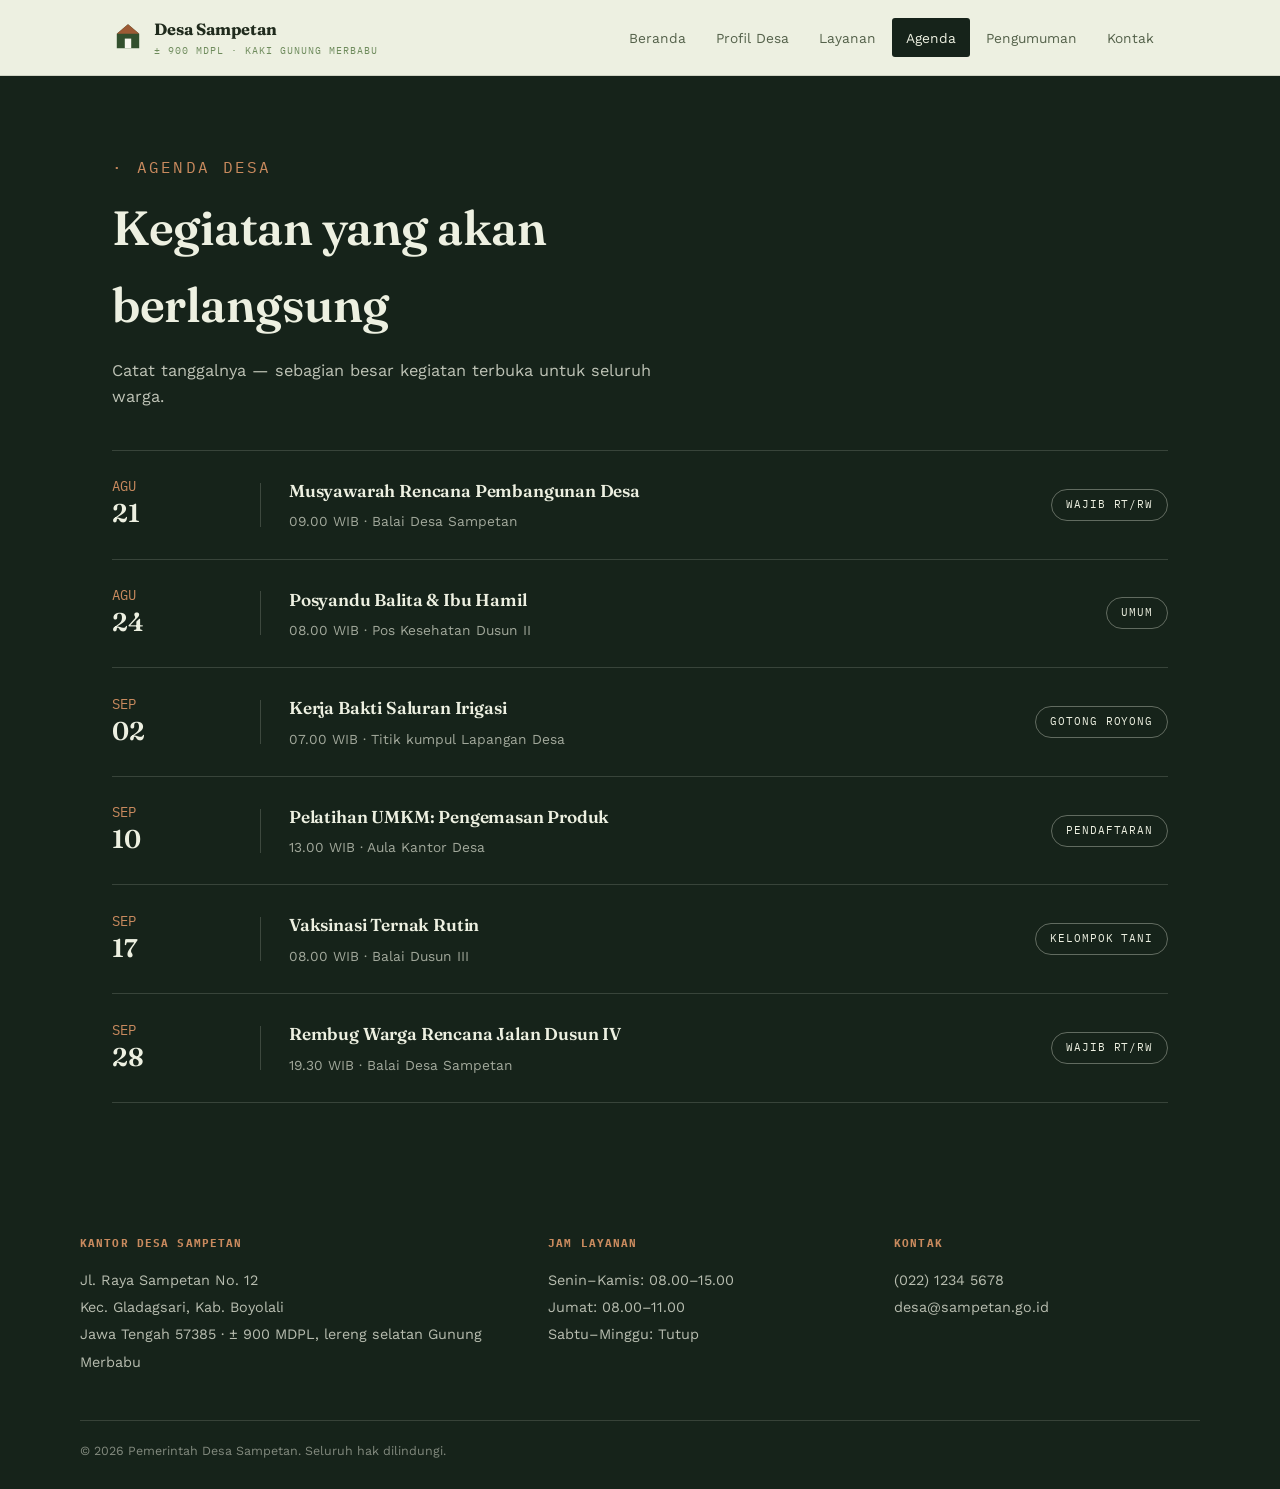
==== agenda.html @ 3a61dd10 "Add files via upload" ====
<!DOCTYPE html>
<html lang="id">
<head>
<meta charset="UTF-8">
<meta name="viewport" content="width=device-width, initial-scale=1.0">
<title>Agenda — Desa Sampetan</title>
<link rel="preconnect" href="https://fonts.googleapis.com">
<link href="https://fonts.googleapis.com/css2?family=Fraunces:opsz,wght@9..144,400;9..144,500;9..144,600;9..144,700&family=Work+Sans:wght@400;500;600&family=IBM+Plex+Mono:wght@400;500&display=swap" rel="stylesheet">
<link rel="stylesheet" href="style.css">

</head>
<body>

<header>
  <nav class="nav">
    <a href="index.html" class="brand" style="text-decoration:none;">
      <svg class="brand-mark" viewBox="0 0 40 40" fill="none">
  <path d="M20 4 L34 16 V34 H6 V16 Z" fill="#33502E"/>
  <path d="M20 4 L34 16 H6 Z" fill="#9C5A34"/>
  <rect x="16" y="22" width="8" height="12" fill="#F8F7EF"/>
</svg>
      <span>Desa Sampetan<span class="brand-sub">± 900 MDPL · Kaki Gunung Merbabu</span></span>
    </a>
    <ul class="navlinks">
      <li><a href="index.html"><span class="pos-tag"></span>Beranda</a></li>
      <li><a href="profil.html"><span class="pos-tag"></span>Profil Desa</a></li>
      <li><a href="layanan.html"><span class="pos-tag"></span>Layanan</a></li>
      <li><a href="agenda.html" class="active"><span class="pos-tag"></span>Agenda</a></li>
      <li><a href="pengumuman.html"><span class="pos-tag"></span>Pengumuman</a></li>
      <li><a href="kontak.html"><span class="pos-tag"></span>Kontak</a></li>
    </ul>
    <button class="navtoggle" aria-label="Buka menu">
      <svg width="22" height="22" viewBox="0 0 24 24" fill="none" stroke="currentColor" stroke-width="1.6"><path d="M3 6h18M3 12h18M3 18h18"/></svg>
    </button>
  </nav>
</header>

<section class="page-hero" style="background:var(--pine-deep);">
  <div class="wrap">
    <p class="eyebrow"> · Agenda Desa</p>
    <h1>Kegiatan yang akan berlangsung</h1>
    <p>Catat tanggalnya — sebagian besar kegiatan terbuka untuk seluruh warga.</p>
  </div>
</section>

<section class="agenda-band" style="padding-top:0;">
  <div class="wrap">
    <div class="agenda-list">
      <div class="agenda-item">
        <div class="agenda-date">AGU<strong>21</strong></div>
        <div class="agenda-rule"></div>
        <div class="agenda-body">
          <h3>Musyawarah Rencana Pembangunan Desa</h3>
          <span>09.00 WIB · Balai Desa Sampetan</span>
        </div>
        <span class="agenda-tag">Wajib RT/RW</span>
      </div>
      <div class="agenda-item">
        <div class="agenda-date">AGU<strong>24</strong></div>
        <div class="agenda-rule"></div>
        <div class="agenda-body">
          <h3>Posyandu Balita & Ibu Hamil</h3>
          <span>08.00 WIB · Pos Kesehatan Dusun II</span>
        </div>
        <span class="agenda-tag">Umum</span>
      </div>
      <div class="agenda-item">
        <div class="agenda-date">SEP<strong>02</strong></div>
        <div class="agenda-rule"></div>
        <div class="agenda-body">
          <h3>Kerja Bakti Saluran Irigasi</h3>
          <span>07.00 WIB · Titik kumpul Lapangan Desa</span>
        </div>
        <span class="agenda-tag">Gotong royong</span>
      </div>
      <div class="agenda-item">
        <div class="agenda-date">SEP<strong>10</strong></div>
        <div class="agenda-rule"></div>
        <div class="agenda-body">
          <h3>Pelatihan UMKM: Pengemasan Produk</h3>
          <span>13.00 WIB · Aula Kantor Desa</span>
        </div>
        <span class="agenda-tag">Pendaftaran</span>
      </div>
      <div class="agenda-item">
        <div class="agenda-date">SEP<strong>17</strong></div>
        <div class="agenda-rule"></div>
        <div class="agenda-body">
          <h3>Vaksinasi Ternak Rutin</h3>
          <span>08.00 WIB · Balai Dusun III</span>
        </div>
        <span class="agenda-tag">Kelompok Tani</span>
      </div>
      <div class="agenda-item">
        <div class="agenda-date">SEP<strong>28</strong></div>
        <div class="agenda-rule"></div>
        <div class="agenda-body">
          <h3>Rembug Warga Rencana Jalan Dusun IV</h3>
          <span>19.30 WIB · Balai Desa Sampetan</span>
        </div>
        <span class="agenda-tag">Wajib RT/RW</span>
      </div>
    </div>
  </div>
</section>

<footer id="kontak-footer">
  <div class="wrap footer-inner">
    <div class="footer-grid">
      <div>
        <h4>Kantor Desa Sampetan</h4>
        <p>Jl. Raya Sampetan No. 12<br>Kec. Gladagsari, Kab. Boyolali<br>Jawa Tengah 57385 · ± 900 MDPL, lereng selatan Gunung Merbabu</p>
      </div>
      <div>
        <h4>Jam Layanan</h4>
        <p>Senin–Kamis: 08.00–15.00<br>Jumat: 08.00–11.00<br>Sabtu–Minggu: Tutup</p>
      </div>
      <div>
        <h4>Kontak</h4>
        <p><a href="tel:+622212345678">(022) 1234 5678</a><br><a href="mailto:desa@sampetan.go.id">desa@sampetan.go.id</a></p>
      </div>
    </div>
    <div class="footer-bottom">© 2026 Pemerintah Desa Sampetan. Seluruh hak dilindungi.</div>
  </div>
</footer>

</body>
</html>
---- style.css ----
/* =========================================================
   Desa Sampetan — sistem desain "Kaki Gunung Merbabu"
   Palet: kabut lereng, hutan pinus, tanah vulkanik.
   Motif tanda tangan: garis kontur topografi + penanda jalur (waypoint).
   ========================================================= */

:root{
  /* --- Warna --- */
  --mist:        #EDF0E1;   /* latar utama — kabut lereng pagi */
  --paper:       #F8F7EF;   /* kartu / permukaan terang */
  --ink:         #202B1D;   /* teks utama — pinus gelap */
  --ink-soft:    #55624B;
  --pine-deep:   #16231A;   /* header gelap / footer */
  --pine:        #33502E;   /* aksen struktural */
  --fern:        #6E8B5C;   /* aksen sekunder — pakis */
  --clay:        #9C5A34;   /* aksen utama — tanah vulkanik */
  --clay-soft:   #C98A5E;
  --stone:       #DCD5BE;   /* garis / border */
  --stone-line:  rgba(32,43,29,0.14);
  --radius: 3px;
}

*{box-sizing:border-box; margin:0; padding:0;}
html{scroll-behavior:smooth;}
body{
  background: var(--mist);
  color: var(--ink);
  font-family:'Work Sans', sans-serif;
  line-height:1.6;
  -webkit-font-smoothing:antialiased;
}
h1,h2,h3{
  font-family:'Fraunces', serif;
  font-weight:600;
  color: var(--ink);
  letter-spacing:-0.01em;
}
a{color:inherit;}
img,svg{display:block; max-width:100%;}
.wrap{max-width:1120px; margin:0 auto; padding:0 32px;}
:focus-visible{outline:2px solid var(--clay); outline-offset:3px;}

@media (prefers-reduced-motion: reduce){
  *{animation-duration:0.01ms !important; transition-duration:0.01ms !important;}
}

.eyebrow{
  font-family:'IBM Plex Mono', monospace;
  font-size:0.72rem;
  letter-spacing:0.14em;
  text-transform:uppercase;
  color: var(--clay);
}

/* ===================== WAYPOINT NUMBERING =====================
   Setiap halaman = satu "pos" di jalur pendakian menuju kantor desa.
   Nomor pos dipakai di nav (bukan dekorasi — mengikuti urutan menu). */
.pos-tag{
  font-family:'IBM Plex Mono', monospace;
  font-size:0.68rem;
  letter-spacing:0.08em;
  color: var(--fern);
}

/* ===================== HEADER ===================== */
header{
  position:sticky; top:0; z-index:50;
  background: var(--mist);
  border-bottom:1px solid var(--stone-line);
}
.nav{
  display:flex; align-items:center; justify-content:space-between;
  padding:16px 32px;
  max-width:1120px; margin:0 auto;
}
.brand{
  display:flex; align-items:center; gap:10px;
  font-family:'Fraunces', serif; font-weight:700; font-size:1.02rem;
}
.brand-mark{ width:32px; height:32px; flex-shrink:0; }
.brand-sub{
  display:block;
  font-family:'IBM Plex Mono', monospace;
  font-size:0.62rem; letter-spacing:0.1em; text-transform:uppercase;
  color: var(--fern); font-weight:400; margin-top:1px;
}

.navlinks{ display:flex; gap:2px; list-style:none; }
.navlinks a{
  position:relative;
  display:flex; flex-direction:column; gap:1px;
  font-size:0.86rem; text-decoration:none; color:var(--ink-soft);
  padding:8px 14px;
  border-radius: var(--radius);
  transition: background .2s, color .2s;
}
.navlinks a .pos-tag{ font-size:0.6rem; opacity:0.75; }
.navlinks a:hover{ background: var(--paper); color: var(--pine-deep); }
.navlinks a.active{ background: var(--pine-deep); color: var(--mist); }
.navlinks a.active .pos-tag{ color: var(--clay-soft); opacity:1; }

.navtoggle{ display:none; background:none; border:none; cursor:pointer; }
@media (max-width:900px){
  .navlinks{ display:none; }
  .navtoggle{ display:block; }
}

/* ===================== PAGE HERO (halaman non-beranda) ===================== */
.page-hero{
  background: var(--pine-deep);
  color: var(--mist);
  padding: 64px 0 40px;
}
.page-hero .eyebrow{ color: var(--clay-soft); }
.page-hero h1{
  color: var(--mist);
  font-size:clamp(2rem, 4.4vw, 3rem);
  margin-top:10px;
  max-width:16ch;
}
.page-hero p{
  margin-top:14px;
  max-width:56ch;
  color: rgba(237,240,225,0.78);
  font-size:1.02rem;
}

/* ===================== KONTUR — pemisah bagian bertopografi =====================
   Garis kontur = elevasi nyata lereng Merbabu, dipakai sebagai pemisah
   antar bagian alih-alih garis lurus generik. */
.kontur{
  height:52px;
  overflow:hidden;
  line-height:0;
}
.kontur svg{ width:100%; height:100%; }
.kontur.on-dark{ background: var(--pine-deep); }
.kontur.on-light{ background: var(--mist); }

/* ===================== HOME HERO ===================== */
.hero{
  position:relative;
  overflow:hidden;
  background-image:
    linear-gradient(180deg, rgba(15,20,13,0.32) 0%, rgba(15,20,13,0.5) 55%, rgba(12,17,11,0.78) 100%),
    url('https://images.pexels.com/photos/36665312/pexels-photo-36665312.jpeg?auto=compress&cs=tinysrgb&w=1920');
  background-size:cover;
  background-position:center 62%;
  min-height:560px;
  display:flex; align-items:center;
}
.hero-inner{
  position:relative; z-index:2;
  max-width:1120px; margin:0 auto;
  padding:100px 32px 88px;
  width:100%;
}
.elev-badge{
  display:inline-flex; align-items:center; gap:8px;
  font-family:'IBM Plex Mono', monospace;
  font-size:0.72rem; letter-spacing:0.08em;
  color:#EDF0E1;
  background: rgba(237,240,225,0.12);
  border:1px solid rgba(237,240,225,0.35);
  padding:6px 12px;
  border-radius:999px;
  margin-bottom:20px;
}
.elev-badge svg{ width:13px; height:13px; }
.hero-eyebrow{
  font-family:'IBM Plex Mono', monospace;
  font-size:0.75rem; letter-spacing:0.16em; text-transform:uppercase;
  color:#EDF0E1; opacity:0.82;
}
.hero h1{
  font-size:clamp(2.5rem, 6.2vw, 4.4rem);
  color:#F8F7EF;
  margin-top:14px;
  max-width:12ch;
  text-shadow:0 2px 24px rgba(0,0,0,0.3);
}
.hero p{
  margin-top:18px;
  max-width:46ch;
  font-size:1.05rem;
  color:#EDF0E1;
  opacity:0.9;
}
.hero-links{
  margin-top:32px;
  display:flex; gap:12px; flex-wrap:wrap;
}
.btn{
  display:inline-flex; align-items:center; gap:8px;
  font-family:'IBM Plex Mono', monospace;
  font-size:0.76rem; letter-spacing:0.04em; text-transform:uppercase;
  text-decoration:none;
  padding:12px 20px;
  border-radius:999px;
  border:1px solid transparent;
  transition: background .2s, color .2s, border-color .2s;
}
.btn-solid{ background: var(--clay); color:#F8F7EF; }
.btn-solid:hover{ background:#84492A; }
.btn-outline{ border-color: rgba(237,240,225,0.5); color:#F8F7EF; }
.btn-outline:hover{ background: rgba(237,240,225,0.12); }

/* ===================== SECTIONS umum ===================== */
section{ padding:80px 0; }
.section-head{ max-width:640px; margin-bottom:44px; }
.section-head h2{ font-size:clamp(1.7rem, 3.4vw, 2.3rem); margin-top:10px; }
.section-head p{ margin-top:12px; color:var(--ink-soft); font-size:1rem; }
.section-head.on-dark h2{ color: var(--mist); }
.section-head.on-dark p{ color: rgba(237,240,225,0.72); }
.section-head.on-dark .eyebrow{ color: var(--clay-soft); }

/* ===================== KARTU DENGAN "WAYPOINT TICK" =====================
   Notch di sudut kartu — merujuk pada patok jalur pendakian bernomor. */
.tick-card{
  position:relative;
  background: var(--paper);
  border:1px solid var(--stone-line);
  padding:30px 26px;
}
.tick-card::before{
  content:"";
  position:absolute; top:0; left:0;
  width:0; height:0;
  border-style:solid;
  border-width:16px 16px 0 0;
  border-color: var(--clay) transparent transparent transparent;
}

/* ===================== GRID LAYANAN (dipakai di beranda & layanan.html) ===================== */
.layanan-grid{
  display:grid;
  grid-template-columns:repeat(3,1fr);
  gap:1px;
  background: var(--stone-line);
  border:1px solid var(--stone-line);
}
.layanan-card{
  background: var(--paper);
  padding:32px 28px;
  display:flex; flex-direction:column; gap:14px;
  transition: background .25s;
}
.layanan-card:hover{ background:#F1EEDF; }
.layanan-card .pos-tag{ order:-1; }
.layanan-icon{ width:40px; height:40px; color: var(--pine); }
.layanan-card h3{ font-size:1.06rem; }
.layanan-card p{ font-size:0.92rem; color:var(--ink-soft); flex-grow:1; }
.layanan-card .cta{
  font-family:'IBM Plex Mono', monospace;
  font-size:0.75rem; letter-spacing:0.04em; text-transform:uppercase;
  text-decoration:none;
  color: var(--clay);
  display:inline-flex; align-items:center; gap:6px;
  width:fit-content;
  border-bottom:1px solid var(--clay);
  padding-bottom:2px;
}
@media (max-width:860px){ .layanan-grid{ grid-template-columns:1fr 1fr; } }
@media (max-width:560px){ .layanan-grid{ grid-template-columns:1fr; } }

/* ===================== AGENDA ===================== */
.agenda-band{ background: var(--pine-deep); color: var(--mist); }
.agenda-list{ border-top:1px solid rgba(237,240,225,0.16); }
.agenda-item{
  display:grid;
  grid-template-columns:120px 1px 1fr auto;
  gap:28px;
  align-items:center;
  padding:26px 0;
  border-bottom:1px solid rgba(237,240,225,0.16);
}
.agenda-date{
  font-family:'IBM Plex Mono', monospace;
  font-size:0.85rem;
  color: var(--clay-soft);
  line-height:1.4;
}
.agenda-date strong{ display:block; font-size:1.6rem; color:var(--mist); font-family:'Fraunces',serif; font-weight:600; }
.agenda-rule{ background: rgba(237,240,225,0.18); height:44px; width:1px; }
.agenda-body h3{ color:var(--mist); font-size:1.08rem; }
.agenda-body span{ display:block; margin-top:6px; font-size:0.86rem; color: rgba(237,240,225,0.65); }
.agenda-tag{
  font-family:'IBM Plex Mono', monospace;
  font-size:0.7rem; letter-spacing:0.08em; text-transform:uppercase;
  border:1px solid rgba(237,240,225,0.35);
  border-radius:999px;
  padding:6px 14px;
  color: var(--mist);
  white-space:nowrap;
}
@media (max-width:700px){
  .agenda-item{ grid-template-columns:90px 1px 1fr; }
  .agenda-tag{ grid-column:1 / -1; width:fit-content; margin-top:4px; }
}

/* ===================== PAPAN PENGUMUMAN ===================== */
.papan{ background:#F1EEDF; border:1px solid var(--stone-line); padding:8px; }
.papan-grid{ display:grid; grid-template-columns:repeat(3,1fr); gap:8px; }
.note{
  position:relative;
  background: var(--paper);
  border:1px solid var(--stone-line);
  padding:26px 22px 22px;
}
.note::before{
  content:"";
  position:absolute; top:0; left:0;
  width:0; height:0;
  border-style:solid; border-width:14px 14px 0 0;
  border-color: var(--fern) transparent transparent transparent;
}
.note.penting::before{ border-color: var(--clay) transparent transparent transparent; }
.note-tag{
  font-family:'IBM Plex Mono', monospace;
  font-size:0.68rem; letter-spacing:0.1em; text-transform:uppercase;
  color: var(--fern);
}
.note.penting .note-tag{ color: var(--clay); }
.note h3{ font-size:1rem; margin-top:10px; }
.note p{ font-size:0.88rem; color:var(--ink-soft); margin-top:8px; }
.note time{
  display:block; margin-top:16px;
  font-family:'IBM Plex Mono', monospace; font-size:0.74rem;
  color:var(--ink-soft); opacity:0.7;
}
@media (max-width:860px){ .papan-grid{ grid-template-columns:1fr 1fr; } }
@media (max-width:560px){ .papan-grid{ grid-template-columns:1fr; } }

/* ===================== PROFIL DESA ===================== */
.profil-grid{
  display:grid; grid-template-columns: 1.1fr 0.9fr; gap:56px;
  align-items:start;
}
.profil-grid p + p{ margin-top:14px; }
.profil-grid p{ color: var(--ink-soft); }
.stat-list{ display:grid; grid-template-columns:1fr 1fr; gap:1px; background:var(--stone-line); border:1px solid var(--stone-line); }
.stat{ background:var(--paper); padding:22px 20px; }
.stat strong{ display:block; font-family:'Fraunces',serif; font-size:1.7rem; color:var(--pine-deep); }
.stat span{ font-family:'IBM Plex Mono', monospace; font-size:0.68rem; letter-spacing:0.06em; text-transform:uppercase; color:var(--ink-soft); }
@media (max-width:860px){ .profil-grid{ grid-template-columns:1fr; } }

.struktur-list{ border-top:1px solid var(--stone-line); margin-top:8px; }
.struktur-item{
  display:flex; justify-content:space-between; gap:20px;
  padding:16px 0; border-bottom:1px solid var(--stone-line);
  font-size:0.94rem;
}
.struktur-item .jabatan{ color:var(--ink-soft); font-family:'IBM Plex Mono', monospace; font-size:0.78rem; }

/* ===================== DETAIL LAYANAN ===================== */
.detail-grid{
  display:grid; grid-template-columns:1fr 1fr; gap:56px;
  align-items:start;
}
.detail-grid h2{ font-size:1.3rem; margin-bottom:18px; }

.syarat-list{ border-top:1px solid var(--stone-line); }
.syarat-item{
  display:flex; gap:12px; align-items:flex-start;
  padding:14px 0; border-bottom:1px solid var(--stone-line);
  font-size:0.94rem; color:var(--ink-soft);
}
.syarat-item svg{ flex:none; width:16px; height:16px; margin-top:3px; color:var(--fern); }

/* alur pengajuan digambarkan sebagai jalur bernomor — konsisten dengan
   motif "pos" pada navigasi situs */
.langkah-list{ position:relative; margin-top:4px; }
.langkah-item{ display:flex; gap:16px; padding-bottom:26px; position:relative; }
.langkah-item:last-child{ padding-bottom:0; }
.langkah-item:not(:last-child)::before{
  content:""; position:absolute; left:17px; top:34px; bottom:0; width:1px;
  background: var(--stone-line);
}
.langkah-num{
  flex:none; width:34px; height:34px; border-radius:50%;
  border:1.5px solid var(--clay); background:var(--paper);
  display:flex; align-items:center; justify-content:center;
  font-family:'IBM Plex Mono', monospace; font-size:0.78rem; color:var(--clay);
  position:relative; z-index:1;
}
.langkah-text h3{ font-size:0.98rem; margin-bottom:3px; }
.langkah-text p{ font-size:0.88rem; color:var(--ink-soft); }

.dokumen-box{
  margin-top:32px;
  background: var(--paper);
  border:1px solid var(--stone-line);
  padding:24px 26px;
}
.dokumen-box .pos-tag{ display:block; margin-bottom:10px; }
.dokumen-box ul{ list-style:none; }
.dokumen-box li{
  font-size:0.92rem; color:var(--ink-soft);
  padding:8px 0; border-bottom:1px solid var(--stone-line);
}
.dokumen-box li:last-child{ border-bottom:none; }

.breadcrumb{
  font-family:'IBM Plex Mono', monospace;
  font-size:0.74rem; letter-spacing:0.04em;
  color: rgba(237,240,225,0.65);
  margin-bottom:16px;
}
.breadcrumb a{ color: var(--clay-soft); text-decoration:none; }
.breadcrumb a:hover{ text-decoration:underline; }

@media (max-width:860px){ .detail-grid{ grid-template-columns:1fr; } }

/* ===================== KONTAK ===================== */
.kontak-grid{ display:grid; grid-template-columns:1fr 1fr; gap:1px; background:var(--stone-line); border:1px solid var(--stone-line); }
.kontak-card{ background:var(--paper); padding:30px 26px; }
.kontak-card h3{ font-size:1rem; margin-bottom:12px; }
.kontak-card p, .kontak-card a{ font-size:0.94rem; color:var(--ink-soft); text-decoration:none; line-height:1.9; }
.kontak-card a:hover{ color:var(--clay); }
.map-frame{
  border:1px solid var(--stone-line);
  aspect-ratio:16/9;
  background: var(--paper);
  display:flex; align-items:center; justify-content:center;
  overflow:hidden;
}
.map-frame iframe{ width:100%; height:100%; border:0; }
@media (max-width:860px){ .kontak-grid{ grid-template-columns:1fr; } }

/* ===================== FOOTER ===================== */
footer{ background: var(--pine-deep); color: var(--mist); }
.footer-inner{ padding:52px 0 28px; }
.footer-grid{ display:grid; grid-template-columns:1.4fr 1fr 1fr; gap:40px; }
footer h4{ font-family:'IBM Plex Mono', monospace; font-size:0.7rem; letter-spacing:0.1em; text-transform:uppercase; color:var(--clay-soft); margin-bottom:14px;}
footer p, footer a{ font-size:0.9rem; color:rgba(237,240,225,0.75); text-decoration:none; line-height:1.9; }
footer a:hover{ color: var(--mist); }
.footer-bottom{ margin-top:44px; padding-top:20px; border-top:1px solid rgba(237,240,225,0.15); font-size:0.78rem; color:rgba(237,240,225,0.5); }
@media (max-width:700px){ .footer-grid{ grid-template-columns:1fr; } }
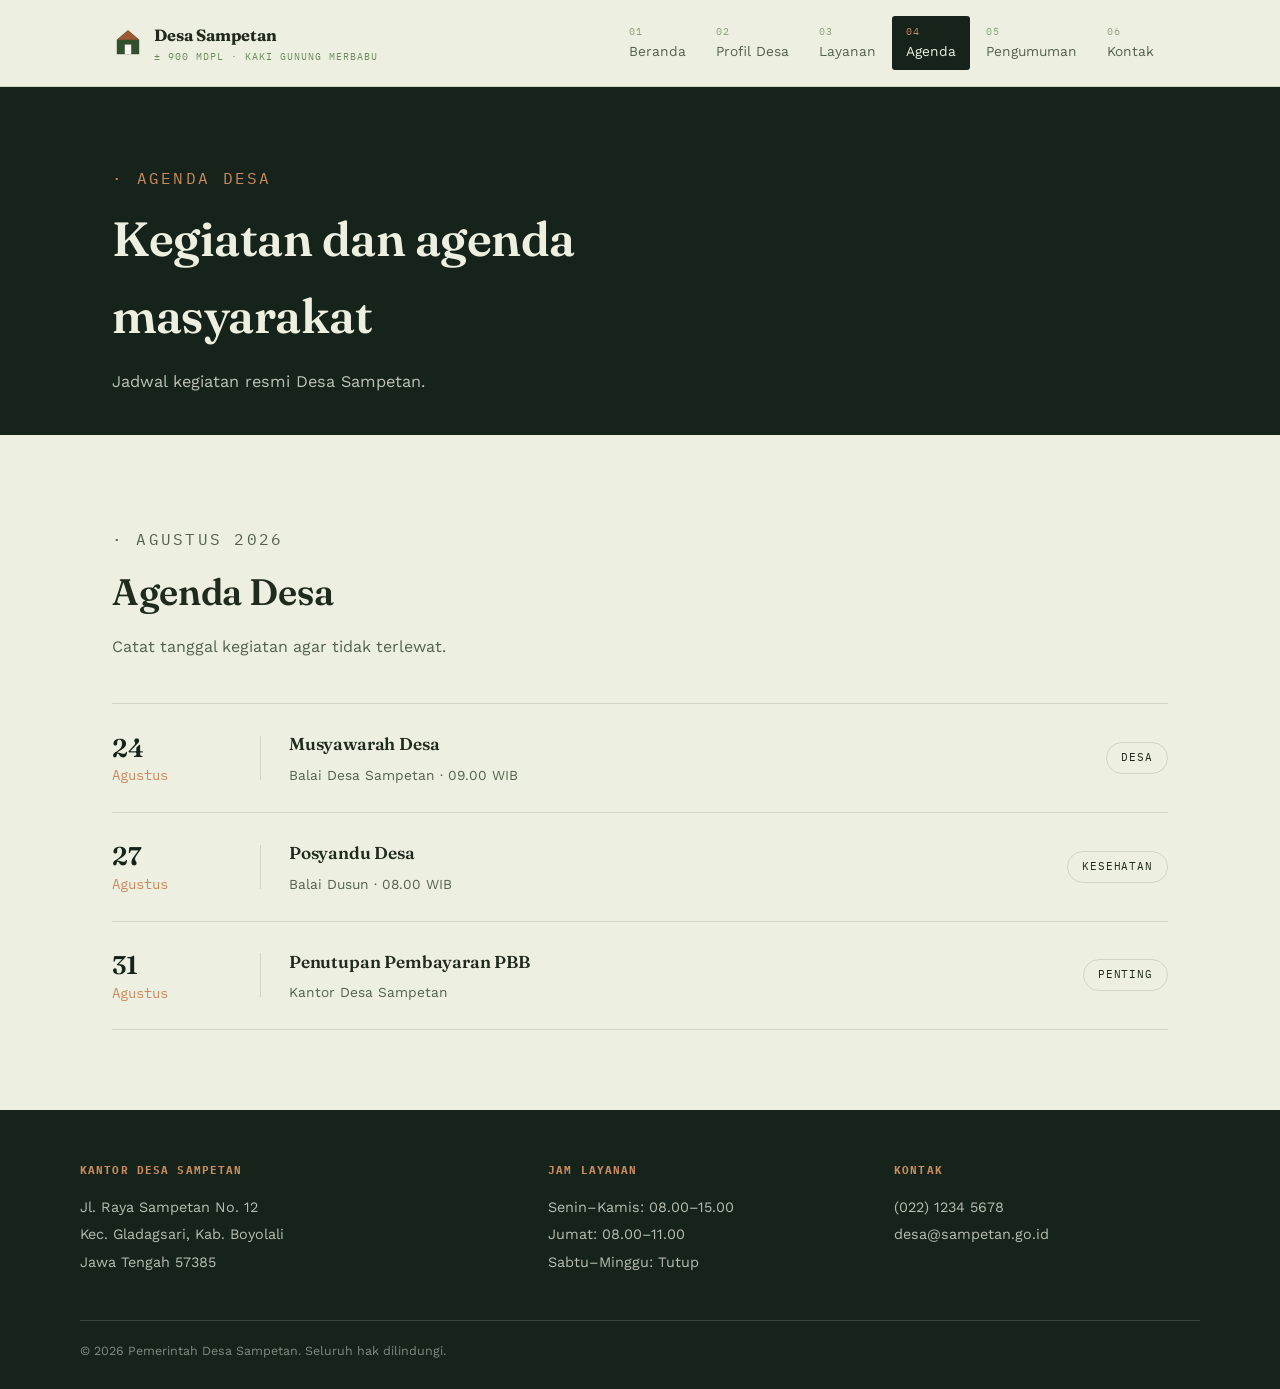
==== commit 155e40d5: "Update agenda.html" ====
--- a/agenda.html
+++ b/agenda.html
@@ -1,128 +1,262 @@
 <!DOCTYPE html>
 <html lang="id">
+
 <head>
+
 <meta charset="UTF-8">
 <meta name="viewport" content="width=device-width, initial-scale=1.0">
+
 <title>Agenda — Desa Sampetan</title>
+
 <link rel="preconnect" href="https://fonts.googleapis.com">
+
 <link href="https://fonts.googleapis.com/css2?family=Fraunces:opsz,wght@9..144,400;9..144,500;9..144,600;9..144,700&family=Work+Sans:wght@400;500;600&family=IBM+Plex+Mono:wght@400;500&display=swap" rel="stylesheet">
+
 <link rel="stylesheet" href="style.css">
 
 </head>
+
 <body>
 
+
 <header>
-  <nav class="nav">
-    <a href="index.html" class="brand" style="text-decoration:none;">
-      <svg class="brand-mark" viewBox="0 0 40 40" fill="none">
-  <path d="M20 4 L34 16 V34 H6 V16 Z" fill="#33502E"/>
-  <path d="M20 4 L34 16 H6 Z" fill="#9C5A34"/>
-  <rect x="16" y="22" width="8" height="12" fill="#F8F7EF"/>
+
+<nav class="nav">
+
+<a href="index.html" class="brand">
+
+<svg class="brand-mark" viewBox="0 0 40 40" fill="none">
+<path d="M20 4 L34 16 V34 H6 V16 Z" fill="#33502E"/>
+<path d="M20 4 L34 16 H6 Z" fill="#9C5A34"/>
+<rect x="16" y="22" width="8" height="12" fill="#F8F7EF"/>
 </svg>
-      <span>Desa Sampetan<span class="brand-sub">± 900 MDPL · Kaki Gunung Merbabu</span></span>
-    </a>
-    <ul class="navlinks">
-      <li><a href="index.html"><span class="pos-tag"></span>Beranda</a></li>
-      <li><a href="profil.html"><span class="pos-tag"></span>Profil Desa</a></li>
-      <li><a href="layanan.html"><span class="pos-tag"></span>Layanan</a></li>
-      <li><a href="agenda.html" class="active"><span class="pos-tag"></span>Agenda</a></li>
-      <li><a href="pengumuman.html"><span class="pos-tag"></span>Pengumuman</a></li>
-      <li><a href="kontak.html"><span class="pos-tag"></span>Kontak</a></li>
-    </ul>
-    <button class="navtoggle" aria-label="Buka menu">
-      <svg width="22" height="22" viewBox="0 0 24 24" fill="none" stroke="currentColor" stroke-width="1.6"><path d="M3 6h18M3 12h18M3 18h18"/></svg>
-    </button>
-  </nav>
+
+<span>
+Desa Sampetan
+<span class="brand-sub">
+± 900 MDPL · Kaki Gunung Merbabu
+</span>
+</span>
+
+</a>
+
+
+<ul class="navlinks" id="menu-navigasi">
+
+<li><a href="index.html">
+<span class="pos-tag">01</span>Beranda
+</a></li>
+
+<li><a href="profil.html">
+<span class="pos-tag">02</span>Profil Desa
+</a></li>
+
+<li><a href="layanan.html">
+<span class="pos-tag">03</span>Layanan
+</a></li>
+
+<li><a href="agenda.html" class="active">
+<span class="pos-tag">04</span>Agenda
+</a></li>
+
+<li><a href="pengumuman.html">
+<span class="pos-tag">05</span>Pengumuman
+</a></li>
+
+<li><a href="kontak.html">
+<span class="pos-tag">06</span>Kontak
+</a></li>
+
+</ul>
+
+
+<button
+class="navtoggle"
+type="button"
+aria-label="Buka menu navigasi"
+aria-expanded="false"
+aria-controls="menu-navigasi">
+
+<svg width="22" height="22" viewBox="0 0 24 24" fill="none" stroke="currentColor" stroke-width="1.6">
+
+<path d="M3 6h18"/>
+<path d="M3 12h18"/>
+<path d="M3 18h18"/>
+
+</svg>
+
+</button>
+
+</nav>
+
 </header>
 
-<section class="page-hero" style="background:var(--pine-deep);">
-  <div class="wrap">
-    <p class="eyebrow"> · Agenda Desa</p>
-    <h1>Kegiatan yang akan berlangsung</h1>
-    <p>Catat tanggalnya — sebagian besar kegiatan terbuka untuk seluruh warga.</p>
-  </div>
+
+<section class="page-hero">
+
+<div class="wrap">
+
+<p class="eyebrow">
+· Agenda Desa
+</p>
+
+<h1>
+Kegiatan dan agenda masyarakat
+</h1>
+
+<p>
+Jadwal kegiatan resmi Desa Sampetan.
+</p>
+
+</div>
+
 </section>
 
-<section class="agenda-band" style="padding-top:0;">
-  <div class="wrap">
-    <div class="agenda-list">
-      <div class="agenda-item">
-        <div class="agenda-date">AGU<strong>21</strong></div>
-        <div class="agenda-rule"></div>
-        <div class="agenda-body">
-          <h3>Musyawarah Rencana Pembangunan Desa</h3>
-          <span>09.00 WIB · Balai Desa Sampetan</span>
-        </div>
-        <span class="agenda-tag">Wajib RT/RW</span>
-      </div>
-      <div class="agenda-item">
-        <div class="agenda-date">AGU<strong>24</strong></div>
-        <div class="agenda-rule"></div>
-        <div class="agenda-body">
-          <h3>Posyandu Balita & Ibu Hamil</h3>
-          <span>08.00 WIB · Pos Kesehatan Dusun II</span>
-        </div>
-        <span class="agenda-tag">Umum</span>
-      </div>
-      <div class="agenda-item">
-        <div class="agenda-date">SEP<strong>02</strong></div>
-        <div class="agenda-rule"></div>
-        <div class="agenda-body">
-          <h3>Kerja Bakti Saluran Irigasi</h3>
-          <span>07.00 WIB · Titik kumpul Lapangan Desa</span>
-        </div>
-        <span class="agenda-tag">Gotong royong</span>
-      </div>
-      <div class="agenda-item">
-        <div class="agenda-date">SEP<strong>10</strong></div>
-        <div class="agenda-rule"></div>
-        <div class="agenda-body">
-          <h3>Pelatihan UMKM: Pengemasan Produk</h3>
-          <span>13.00 WIB · Aula Kantor Desa</span>
-        </div>
-        <span class="agenda-tag">Pendaftaran</span>
-      </div>
-      <div class="agenda-item">
-        <div class="agenda-date">SEP<strong>17</strong></div>
-        <div class="agenda-rule"></div>
-        <div class="agenda-body">
-          <h3>Vaksinasi Ternak Rutin</h3>
-          <span>08.00 WIB · Balai Dusun III</span>
-        </div>
-        <span class="agenda-tag">Kelompok Tani</span>
-      </div>
-      <div class="agenda-item">
-        <div class="agenda-date">SEP<strong>28</strong></div>
-        <div class="agenda-rule"></div>
-        <div class="agenda-body">
-          <h3>Rembug Warga Rencana Jalan Dusun IV</h3>
-          <span>19.30 WIB · Balai Desa Sampetan</span>
-        </div>
-        <span class="agenda-tag">Wajib RT/RW</span>
-      </div>
-    </div>
-  </div>
+
+<section>
+
+<div class="wrap">
+
+<div class="section-head">
+
+<p class="eyebrow">
+· Agustus 2026
+</p>
+
+<h2>
+Agenda Desa
+</h2>
+
+<p>
+Catat tanggal kegiatan agar tidak terlewat.
+</p>
+
+</div>
+
+
+<div class="agenda-list" style="border-color:var(--stone-line);">
+
+<div class="agenda-item" style="color:var(--ink);border-color:var(--stone-line);">
+
+<div class="agenda-date">
+<strong style="color:var(--pine-deep);">24</strong>
+Agustus
+</div>
+
+<div class="agenda-rule" style="background:var(--stone-line);"></div>
+
+<div class="agenda-body">
+<h3 style="color:var(--ink);">Musyawarah Desa</h3>
+<span style="color:var(--ink-soft);">
+Balai Desa Sampetan · 09.00 WIB
+</span>
+</div>
+
+<span class="agenda-tag" style="color:var(--ink);border-color:var(--stone-line);">
+Desa
+</span>
+
+</div>
+
+
+<div class="agenda-item" style="color:var(--ink);border-color:var(--stone-line);">
+
+<div class="agenda-date">
+<strong style="color:var(--pine-deep);">27</strong>
+Agustus
+</div>
+
+<div class="agenda-rule" style="background:var(--stone-line);"></div>
+
+<div class="agenda-body">
+<h3 style="color:var(--ink);">Posyandu Desa</h3>
+<span style="color:var(--ink-soft);">
+Balai Dusun · 08.00 WIB
+</span>
+</div>
+
+<span class="agenda-tag" style="color:var(--ink);border-color:var(--stone-line);">
+Kesehatan
+</span>
+
+</div>
+
+
+<div class="agenda-item" style="color:var(--ink);border-color:var(--stone-line);">
+
+<div class="agenda-date">
+<strong style="color:var(--pine-deep);">31</strong>
+Agustus
+</div>
+
+<div class="agenda-rule" style="background:var(--stone-line);"></div>
+
+<div class="agenda-body">
+<h3 style="color:var(--ink);">Penutupan Pembayaran PBB</h3>
+<span style="color:var(--ink-soft);">
+Kantor Desa Sampetan
+</span>
+</div>
+
+<span class="agenda-tag" style="color:var(--ink);border-color:var(--stone-line);">
+Penting
+</span>
+
+</div>
+
+
+</div>
+
+</div>
+
 </section>
 
-<footer id="kontak-footer">
-  <div class="wrap footer-inner">
-    <div class="footer-grid">
-      <div>
-        <h4>Kantor Desa Sampetan</h4>
-        <p>Jl. Raya Sampetan No. 12<br>Kec. Gladagsari, Kab. Boyolali<br>Jawa Tengah 57385 · ± 900 MDPL, lereng selatan Gunung Merbabu</p>
-      </div>
-      <div>
-        <h4>Jam Layanan</h4>
-        <p>Senin–Kamis: 08.00–15.00<br>Jumat: 08.00–11.00<br>Sabtu–Minggu: Tutup</p>
-      </div>
-      <div>
-        <h4>Kontak</h4>
-        <p><a href="tel:+622212345678">(022) 1234 5678</a><br><a href="mailto:desa@sampetan.go.id">desa@sampetan.go.id</a></p>
-      </div>
-    </div>
-    <div class="footer-bottom">© 2026 Pemerintah Desa Sampetan. Seluruh hak dilindungi.</div>
-  </div>
+
+<footer>
+
+<div class="wrap footer-inner">
+
+<div class="footer-grid">
+
+<div>
+<h4>Kantor Desa Sampetan</h4>
+<p>
+Jl. Raya Sampetan No. 12<br>
+Kec. Gladagsari, Kab. Boyolali<br>
+Jawa Tengah 57385
+</p>
+</div>
+
+<div>
+<h4>Jam Layanan</h4>
+<p>
+Senin–Kamis: 08.00–15.00<br>
+Jumat: 08.00–11.00<br>
+Sabtu–Minggu: Tutup
+</p>
+</div>
+
+<div>
+<h4>Kontak</h4>
+<p>
+<a href="tel:+622212345678">(022) 1234 5678</a><br>
+<a href="mailto:desa@sampetan.go.id">desa@sampetan.go.id</a>
+</p>
+</div>
+
+</div>
+
+<div class="footer-bottom">
+© 2026 Pemerintah Desa Sampetan.
+Seluruh hak dilindungi.
+</div>
+
+</div>
+
 </footer>
+
+
+<script src="script.js"></script>
 
 </body>
 </html>
--- a/style.css
+++ b/style.css
@@ -1,438 +1,1556 @@
 /* =========================================================
-   Desa Sampetan — sistem desain "Kaki Gunung Merbabu"
+   Desa Sampetan — Sistem Desain "Kaki Gunung Merbabu"
    Palet: kabut lereng, hutan pinus, tanah vulkanik.
-   Motif tanda tangan: garis kontur topografi + penanda jalur (waypoint).
+   Motif: garis kontur topografi + penanda jalur (waypoint).
+   ========================================================= */
+
+
+/* =========================================================
+   ROOT / VARIABLES
    ========================================================= */
 
 :root{
-  /* --- Warna --- */
-  --mist:        #EDF0E1;   /* latar utama — kabut lereng pagi */
-  --paper:       #F8F7EF;   /* kartu / permukaan terang */
-  --ink:         #202B1D;   /* teks utama — pinus gelap */
+  --mist:        #EDF0E1;
+  --paper:       #F8F7EF;
+  --ink:         #202B1D;
   --ink-soft:    #55624B;
-  --pine-deep:   #16231A;   /* header gelap / footer */
-  --pine:        #33502E;   /* aksen struktural */
-  --fern:        #6E8B5C;   /* aksen sekunder — pakis */
-  --clay:        #9C5A34;   /* aksen utama — tanah vulkanik */
+
+  --pine-deep:   #16231A;
+  --pine:        #33502E;
+  --fern:        #6E8B5C;
+
+  --clay:        #9C5A34;
   --clay-soft:   #C98A5E;
-  --stone:       #DCD5BE;   /* garis / border */
+
+  --stone:       #DCD5BE;
   --stone-line:  rgba(32,43,29,0.14);
-  --radius: 3px;
-}
-
-*{box-sizing:border-box; margin:0; padding:0;}
-html{scroll-behavior:smooth;}
+
+  --radius:      3px;
+}
+
+
+/* =========================================================
+   RESET
+   ========================================================= */
+
+*{
+  box-sizing:border-box;
+  margin:0;
+  padding:0;
+}
+
+html{
+  scroll-behavior:smooth;
+}
+
 body{
-  background: var(--mist);
-  color: var(--ink);
+  background:var(--mist);
+  color:var(--ink);
   font-family:'Work Sans', sans-serif;
   line-height:1.6;
   -webkit-font-smoothing:antialiased;
 }
-h1,h2,h3{
+
+h1,
+h2,
+h3{
   font-family:'Fraunces', serif;
   font-weight:600;
-  color: var(--ink);
+  color:var(--ink);
   letter-spacing:-0.01em;
 }
-a{color:inherit;}
-img,svg{display:block; max-width:100%;}
-.wrap{max-width:1120px; margin:0 auto; padding:0 32px;}
-:focus-visible{outline:2px solid var(--clay); outline-offset:3px;}
+
+a{
+  color:inherit;
+}
+
+img,
+svg{
+  display:block;
+  max-width:100%;
+}
+
+button{
+  font-family:inherit;
+}
+
+.wrap{
+  max-width:1120px;
+  margin:0 auto;
+  padding:0 32px;
+}
+
+:focus-visible{
+  outline:2px solid var(--clay);
+  outline-offset:3px;
+}
+
+
+/* =========================================================
+   REDUCED MOTION
+   ========================================================= */
 
 @media (prefers-reduced-motion: reduce){
-  *{animation-duration:0.01ms !important; transition-duration:0.01ms !important;}
-}
+
+  *{
+    animation-duration:0.01ms !important;
+    transition-duration:0.01ms !important;
+  }
+
+}
+
+
+/* =========================================================
+   TEXT / LABEL
+   ========================================================= */
 
 .eyebrow{
   font-family:'IBM Plex Mono', monospace;
   font-size:0.72rem;
   letter-spacing:0.14em;
   text-transform:uppercase;
-  color: var(--clay);
-}
-
-/* ===================== WAYPOINT NUMBERING =====================
-   Setiap halaman = satu "pos" di jalur pendakian menuju kantor desa.
-   Nomor pos dipakai di nav (bukan dekorasi — mengikuti urutan menu). */
+  color:var(--clay);
+}
+
 .pos-tag{
   font-family:'IBM Plex Mono', monospace;
   font-size:0.68rem;
   letter-spacing:0.08em;
-  color: var(--fern);
-}
-
-/* ===================== HEADER ===================== */
+  color:var(--fern);
+}
+
+
+/* =========================================================
+   HEADER
+   ========================================================= */
+
 header{
-  position:sticky; top:0; z-index:50;
-  background: var(--mist);
+  position:sticky;
+  top:0;
+  z-index:50;
+
+  background:var(--mist);
   border-bottom:1px solid var(--stone-line);
 }
+
 .nav{
-  display:flex; align-items:center; justify-content:space-between;
+  display:flex;
+  align-items:center;
+  justify-content:space-between;
+
+  max-width:1120px;
+  margin:0 auto;
+
   padding:16px 32px;
-  max-width:1120px; margin:0 auto;
-}
+
+  position:relative;
+}
+
+
+/* =========================================================
+   BRAND
+   ========================================================= */
+
 .brand{
-  display:flex; align-items:center; gap:10px;
-  font-family:'Fraunces', serif; font-weight:700; font-size:1.02rem;
-}
-.brand-mark{ width:32px; height:32px; flex-shrink:0; }
+  display:flex;
+  align-items:center;
+  gap:10px;
+
+  font-family:'Fraunces', serif;
+  font-weight:700;
+  font-size:1.02rem;
+
+  text-decoration:none;
+}
+
+.brand-mark{
+  width:32px;
+  height:32px;
+  flex-shrink:0;
+}
+
 .brand-sub{
   display:block;
+
   font-family:'IBM Plex Mono', monospace;
-  font-size:0.62rem; letter-spacing:0.1em; text-transform:uppercase;
-  color: var(--fern); font-weight:400; margin-top:1px;
-}
-
-.navlinks{ display:flex; gap:2px; list-style:none; }
+  font-size:0.62rem;
+  letter-spacing:0.1em;
+  text-transform:uppercase;
+
+  color:var(--fern);
+  font-weight:400;
+
+  margin-top:1px;
+}
+
+
+/* =========================================================
+   DESKTOP NAVIGATION
+   ========================================================= */
+
+.navlinks{
+  display:flex;
+  gap:2px;
+  list-style:none;
+}
+
 .navlinks a{
   position:relative;
-  display:flex; flex-direction:column; gap:1px;
-  font-size:0.86rem; text-decoration:none; color:var(--ink-soft);
+
+  display:flex;
+  flex-direction:column;
+  gap:1px;
+
+  font-size:0.86rem;
+  text-decoration:none;
+
+  color:var(--ink-soft);
+
   padding:8px 14px;
-  border-radius: var(--radius);
-  transition: background .2s, color .2s;
-}
-.navlinks a .pos-tag{ font-size:0.6rem; opacity:0.75; }
-.navlinks a:hover{ background: var(--paper); color: var(--pine-deep); }
-.navlinks a.active{ background: var(--pine-deep); color: var(--mist); }
-.navlinks a.active .pos-tag{ color: var(--clay-soft); opacity:1; }
-
-.navtoggle{ display:none; background:none; border:none; cursor:pointer; }
-@media (max-width:900px){
-  .navlinks{ display:none; }
-  .navtoggle{ display:block; }
-}
-
-/* ===================== PAGE HERO (halaman non-beranda) ===================== */
+
+  border-radius:var(--radius);
+
+  transition:
+    background .2s,
+    color .2s;
+}
+
+.navlinks a .pos-tag{
+  font-size:0.6rem;
+  opacity:0.75;
+}
+
+.navlinks a:hover{
+  background:var(--paper);
+  color:var(--pine-deep);
+}
+
+.navlinks a.active{
+  background:var(--pine-deep);
+  color:var(--mist);
+}
+
+.navlinks a.active .pos-tag{
+  color:var(--clay-soft);
+  opacity:1;
+}
+
+
+/* =========================================================
+   MOBILE MENU BUTTON
+   ========================================================= */
+
+.navtoggle{
+  display:none;
+
+  align-items:center;
+  justify-content:center;
+
+  width:42px;
+  height:42px;
+
+  padding:8px;
+
+  background:transparent;
+  border:none;
+
+  color:var(--ink);
+
+  cursor:pointer;
+
+  z-index:10001;
+}
+
+.navtoggle:hover{
+  background:var(--paper);
+}
+
+.navtoggle:active{
+  transform:scale(0.96);
+}
+
+
+/* =========================================================
+   PAGE HERO
+   ========================================================= */
+
 .page-hero{
-  background: var(--pine-deep);
-  color: var(--mist);
-  padding: 64px 0 40px;
-}
-.page-hero .eyebrow{ color: var(--clay-soft); }
+  background:var(--pine-deep);
+  color:var(--mist);
+
+  padding:64px 0 40px;
+}
+
+.page-hero .eyebrow{
+  color:var(--clay-soft);
+}
+
 .page-hero h1{
-  color: var(--mist);
+  color:var(--mist);
+
   font-size:clamp(2rem, 4.4vw, 3rem);
+
   margin-top:10px;
+
   max-width:16ch;
 }
+
 .page-hero p{
   margin-top:14px;
+
   max-width:56ch;
-  color: rgba(237,240,225,0.78);
+
+  color:rgba(237,240,225,0.78);
+
   font-size:1.02rem;
 }
 
-/* ===================== KONTUR — pemisah bagian bertopografi =====================
-   Garis kontur = elevasi nyata lereng Merbabu, dipakai sebagai pemisah
-   antar bagian alih-alih garis lurus generik. */
+
+/* =========================================================
+   BREADCRUMB
+   ========================================================= */
+
+.breadcrumb{
+  font-family:'IBM Plex Mono', monospace;
+
+  font-size:0.74rem;
+  letter-spacing:0.04em;
+
+  color:rgba(237,240,225,0.65);
+
+  margin-bottom:16px;
+}
+
+.breadcrumb a{
+  color:var(--clay-soft);
+  text-decoration:none;
+}
+
+.breadcrumb a:hover{
+  text-decoration:underline;
+}
+
+
+/* =========================================================
+   KONTUR TOPOGRAFI
+   ========================================================= */
+
 .kontur{
   height:52px;
+
   overflow:hidden;
+
   line-height:0;
 }
-.kontur svg{ width:100%; height:100%; }
-.kontur.on-dark{ background: var(--pine-deep); }
-.kontur.on-light{ background: var(--mist); }
-
-/* ===================== HOME HERO ===================== */
+
+.kontur svg{
+  width:100%;
+  height:100%;
+}
+
+.kontur.on-dark{
+  background:var(--pine-deep);
+}
+
+.kontur.on-light{
+  background:var(--mist);
+}
+
+
+/* =========================================================
+   HOME HERO
+   ========================================================= */
+
 .hero{
   position:relative;
+
   overflow:hidden;
+
   background-image:
-    linear-gradient(180deg, rgba(15,20,13,0.32) 0%, rgba(15,20,13,0.5) 55%, rgba(12,17,11,0.78) 100%),
+    linear-gradient(
+      180deg,
+      rgba(15,20,13,0.32) 0%,
+      rgba(15,20,13,0.5) 55%,
+      rgba(12,17,11,0.78) 100%
+    ),
     url('https://images.pexels.com/photos/36665312/pexels-photo-36665312.jpeg?auto=compress&cs=tinysrgb&w=1920');
+
   background-size:cover;
   background-position:center 62%;
+
   min-height:560px;
-  display:flex; align-items:center;
-}
+
+  display:flex;
+  align-items:center;
+}
+
 .hero-inner{
-  position:relative; z-index:2;
-  max-width:1120px; margin:0 auto;
+  position:relative;
+  z-index:2;
+
+  max-width:1120px;
+
+  margin:0 auto;
+
   padding:100px 32px 88px;
+
   width:100%;
 }
+
 .elev-badge{
-  display:inline-flex; align-items:center; gap:8px;
+  display:inline-flex;
+  align-items:center;
+  gap:8px;
+
   font-family:'IBM Plex Mono', monospace;
-  font-size:0.72rem; letter-spacing:0.08em;
+
+  font-size:0.72rem;
+  letter-spacing:0.08em;
+
   color:#EDF0E1;
-  background: rgba(237,240,225,0.12);
+
+  background:rgba(237,240,225,0.12);
+
   border:1px solid rgba(237,240,225,0.35);
+
   padding:6px 12px;
+
   border-radius:999px;
+
   margin-bottom:20px;
 }
-.elev-badge svg{ width:13px; height:13px; }
+
+.elev-badge svg{
+  width:13px;
+  height:13px;
+}
+
 .hero-eyebrow{
   font-family:'IBM Plex Mono', monospace;
-  font-size:0.75rem; letter-spacing:0.16em; text-transform:uppercase;
-  color:#EDF0E1; opacity:0.82;
-}
+
+  font-size:0.75rem;
+  letter-spacing:0.16em;
+  text-transform:uppercase;
+
+  color:#EDF0E1;
+  opacity:0.82;
+}
+
 .hero h1{
   font-size:clamp(2.5rem, 6.2vw, 4.4rem);
+
   color:#F8F7EF;
+
   margin-top:14px;
+
   max-width:12ch;
+
   text-shadow:0 2px 24px rgba(0,0,0,0.3);
 }
+
 .hero p{
   margin-top:18px;
+
   max-width:46ch;
+
   font-size:1.05rem;
+
   color:#EDF0E1;
+
   opacity:0.9;
 }
+
 .hero-links{
   margin-top:32px;
-  display:flex; gap:12px; flex-wrap:wrap;
-}
+
+  display:flex;
+  gap:12px;
+
+  flex-wrap:wrap;
+}
+
+
+/* =========================================================
+   BUTTON
+   ========================================================= */
+
 .btn{
-  display:inline-flex; align-items:center; gap:8px;
+  display:inline-flex;
+  align-items:center;
+  gap:8px;
+
   font-family:'IBM Plex Mono', monospace;
-  font-size:0.76rem; letter-spacing:0.04em; text-transform:uppercase;
+
+  font-size:0.76rem;
+  letter-spacing:0.04em;
+  text-transform:uppercase;
+
   text-decoration:none;
+
   padding:12px 20px;
+
   border-radius:999px;
+
   border:1px solid transparent;
-  transition: background .2s, color .2s, border-color .2s;
-}
-.btn-solid{ background: var(--clay); color:#F8F7EF; }
-.btn-solid:hover{ background:#84492A; }
-.btn-outline{ border-color: rgba(237,240,225,0.5); color:#F8F7EF; }
-.btn-outline:hover{ background: rgba(237,240,225,0.12); }
-
-/* ===================== SECTIONS umum ===================== */
-section{ padding:80px 0; }
-.section-head{ max-width:640px; margin-bottom:44px; }
-.section-head h2{ font-size:clamp(1.7rem, 3.4vw, 2.3rem); margin-top:10px; }
-.section-head p{ margin-top:12px; color:var(--ink-soft); font-size:1rem; }
-.section-head.on-dark h2{ color: var(--mist); }
-.section-head.on-dark p{ color: rgba(237,240,225,0.72); }
-.section-head.on-dark .eyebrow{ color: var(--clay-soft); }
-
-/* ===================== KARTU DENGAN "WAYPOINT TICK" =====================
-   Notch di sudut kartu — merujuk pada patok jalur pendakian bernomor. */
+
+  transition:
+    background .2s,
+    color .2s,
+    border-color .2s;
+}
+
+.btn-solid{
+  background:var(--clay);
+  color:#F8F7EF;
+}
+
+.btn-solid:hover{
+  background:#84492A;
+}
+
+.btn-outline{
+  border-color:rgba(237,240,225,0.5);
+
+  color:#F8F7EF;
+}
+
+.btn-outline:hover{
+  background:rgba(237,240,225,0.12);
+}
+
+
+/* =========================================================
+   GENERAL SECTIONS
+   ========================================================= */
+
+section{
+  padding:80px 0;
+}
+
+.section-head{
+  max-width:640px;
+  margin-bottom:44px;
+}
+
+.section-head h2{
+  font-size:clamp(1.7rem, 3.4vw, 2.3rem);
+
+  margin-top:10px;
+}
+
+.section-head p{
+  margin-top:12px;
+
+  color:var(--ink-soft);
+
+  font-size:1rem;
+}
+
+.section-head.on-dark h2{
+  color:var(--mist);
+}
+
+.section-head.on-dark p{
+  color:rgba(237,240,225,0.72);
+}
+
+.section-head.on-dark .eyebrow{
+  color:var(--clay-soft);
+}
+
+
+/* =========================================================
+   TICK CARD
+   ========================================================= */
+
 .tick-card{
   position:relative;
-  background: var(--paper);
+
+  background:var(--paper);
+
   border:1px solid var(--stone-line);
+
   padding:30px 26px;
 }
+
 .tick-card::before{
   content:"";
-  position:absolute; top:0; left:0;
-  width:0; height:0;
+
+  position:absolute;
+
+  top:0;
+  left:0;
+
+  width:0;
+  height:0;
+
   border-style:solid;
+
   border-width:16px 16px 0 0;
-  border-color: var(--clay) transparent transparent transparent;
-}
-
-/* ===================== GRID LAYANAN (dipakai di beranda & layanan.html) ===================== */
+
+  border-color:
+    var(--clay)
+    transparent
+    transparent
+    transparent;
+}
+
+
+/* =========================================================
+   LAYANAN
+   ========================================================= */
+
 .layanan-grid{
   display:grid;
+
   grid-template-columns:repeat(3,1fr);
+
   gap:1px;
-  background: var(--stone-line);
+
+  background:var(--stone-line);
+
   border:1px solid var(--stone-line);
 }
+
 .layanan-card{
-  background: var(--paper);
+  background:var(--paper);
+
   padding:32px 28px;
-  display:flex; flex-direction:column; gap:14px;
-  transition: background .25s;
-}
-.layanan-card:hover{ background:#F1EEDF; }
-.layanan-card .pos-tag{ order:-1; }
-.layanan-icon{ width:40px; height:40px; color: var(--pine); }
-.layanan-card h3{ font-size:1.06rem; }
-.layanan-card p{ font-size:0.92rem; color:var(--ink-soft); flex-grow:1; }
+
+  display:flex;
+  flex-direction:column;
+
+  gap:14px;
+
+  transition:background .25s;
+}
+
+.layanan-card:hover{
+  background:#F1EEDF;
+}
+
+.layanan-card .pos-tag{
+  order:-1;
+}
+
+.layanan-icon{
+  width:40px;
+  height:40px;
+
+  color:var(--pine);
+}
+
+.layanan-card h3{
+  font-size:1.06rem;
+}
+
+.layanan-card p{
+  font-size:0.92rem;
+
+  color:var(--ink-soft);
+
+  flex-grow:1;
+}
+
 .layanan-card .cta{
   font-family:'IBM Plex Mono', monospace;
-  font-size:0.75rem; letter-spacing:0.04em; text-transform:uppercase;
+
+  font-size:0.75rem;
+  letter-spacing:0.04em;
+  text-transform:uppercase;
+
   text-decoration:none;
-  color: var(--clay);
-  display:inline-flex; align-items:center; gap:6px;
+
+  color:var(--clay);
+
+  display:inline-flex;
+  align-items:center;
+  gap:6px;
+
   width:fit-content;
+
   border-bottom:1px solid var(--clay);
+
   padding-bottom:2px;
 }
-@media (max-width:860px){ .layanan-grid{ grid-template-columns:1fr 1fr; } }
-@media (max-width:560px){ .layanan-grid{ grid-template-columns:1fr; } }
-
-/* ===================== AGENDA ===================== */
-.agenda-band{ background: var(--pine-deep); color: var(--mist); }
-.agenda-list{ border-top:1px solid rgba(237,240,225,0.16); }
+
+
+/* =========================================================
+   AGENDA
+   ========================================================= */
+
+.agenda-band{
+  background:var(--pine-deep);
+  color:var(--mist);
+}
+
+.agenda-list{
+  border-top:1px solid rgba(237,240,225,0.16);
+}
+
 .agenda-item{
   display:grid;
+
   grid-template-columns:120px 1px 1fr auto;
+
   gap:28px;
+
   align-items:center;
+
   padding:26px 0;
+
   border-bottom:1px solid rgba(237,240,225,0.16);
 }
+
 .agenda-date{
   font-family:'IBM Plex Mono', monospace;
+
   font-size:0.85rem;
-  color: var(--clay-soft);
+
+  color:var(--clay-soft);
+
   line-height:1.4;
 }
-.agenda-date strong{ display:block; font-size:1.6rem; color:var(--mist); font-family:'Fraunces',serif; font-weight:600; }
-.agenda-rule{ background: rgba(237,240,225,0.18); height:44px; width:1px; }
-.agenda-body h3{ color:var(--mist); font-size:1.08rem; }
-.agenda-body span{ display:block; margin-top:6px; font-size:0.86rem; color: rgba(237,240,225,0.65); }
+
+.agenda-date strong{
+  display:block;
+
+  font-size:1.6rem;
+
+  color:var(--mist);
+
+  font-family:'Fraunces',serif;
+
+  font-weight:600;
+}
+
+.agenda-rule{
+  background:rgba(237,240,225,0.18);
+
+  height:44px;
+  width:1px;
+}
+
+.agenda-body h3{
+  color:var(--mist);
+
+  font-size:1.08rem;
+}
+
+.agenda-body span{
+  display:block;
+
+  margin-top:6px;
+
+  font-size:0.86rem;
+
+  color:rgba(237,240,225,0.65);
+}
+
 .agenda-tag{
   font-family:'IBM Plex Mono', monospace;
-  font-size:0.7rem; letter-spacing:0.08em; text-transform:uppercase;
+
+  font-size:0.7rem;
+  letter-spacing:0.08em;
+  text-transform:uppercase;
+
   border:1px solid rgba(237,240,225,0.35);
+
   border-radius:999px;
+
   padding:6px 14px;
-  color: var(--mist);
+
+  color:var(--mist);
+
   white-space:nowrap;
 }
-@media (max-width:700px){
-  .agenda-item{ grid-template-columns:90px 1px 1fr; }
-  .agenda-tag{ grid-column:1 / -1; width:fit-content; margin-top:4px; }
-}
-
-/* ===================== PAPAN PENGUMUMAN ===================== */
-.papan{ background:#F1EEDF; border:1px solid var(--stone-line); padding:8px; }
-.papan-grid{ display:grid; grid-template-columns:repeat(3,1fr); gap:8px; }
+
+
+/* =========================================================
+   PAPAN PENGUMUMAN
+   ========================================================= */
+
+.papan{
+  background:#F1EEDF;
+
+  border:1px solid var(--stone-line);
+
+  padding:8px;
+}
+
+.papan-grid{
+  display:grid;
+
+  grid-template-columns:repeat(3,1fr);
+
+  gap:8px;
+}
+
 .note{
   position:relative;
-  background: var(--paper);
+
+  background:var(--paper);
+
   border:1px solid var(--stone-line);
+
   padding:26px 22px 22px;
 }
+
 .note::before{
   content:"";
-  position:absolute; top:0; left:0;
-  width:0; height:0;
-  border-style:solid; border-width:14px 14px 0 0;
-  border-color: var(--fern) transparent transparent transparent;
-}
-.note.penting::before{ border-color: var(--clay) transparent transparent transparent; }
+
+  position:absolute;
+
+  top:0;
+  left:0;
+
+  width:0;
+  height:0;
+
+  border-style:solid;
+
+  border-width:14px 14px 0 0;
+
+  border-color:
+    var(--fern)
+    transparent
+    transparent
+    transparent;
+}
+
+.note.penting::before{
+  border-color:
+    var(--clay)
+    transparent
+    transparent
+    transparent;
+}
+
 .note-tag{
   font-family:'IBM Plex Mono', monospace;
-  font-size:0.68rem; letter-spacing:0.1em; text-transform:uppercase;
-  color: var(--fern);
-}
-.note.penting .note-tag{ color: var(--clay); }
-.note h3{ font-size:1rem; margin-top:10px; }
-.note p{ font-size:0.88rem; color:var(--ink-soft); margin-top:8px; }
+
+  font-size:0.68rem;
+  letter-spacing:0.1em;
+  text-transform:uppercase;
+
+  color:var(--fern);
+}
+
+.note.penting .note-tag{
+  color:var(--clay);
+}
+
+.note h3{
+  font-size:1rem;
+
+  margin-top:10px;
+}
+
+.note p{
+  font-size:0.88rem;
+
+  color:var(--ink-soft);
+
+  margin-top:8px;
+}
+
 .note time{
-  display:block; margin-top:16px;
-  font-family:'IBM Plex Mono', monospace; font-size:0.74rem;
-  color:var(--ink-soft); opacity:0.7;
-}
-@media (max-width:860px){ .papan-grid{ grid-template-columns:1fr 1fr; } }
-@media (max-width:560px){ .papan-grid{ grid-template-columns:1fr; } }
-
-/* ===================== PROFIL DESA ===================== */
+  display:block;
+
+  margin-top:16px;
+
+  font-family:'IBM Plex Mono', monospace;
+
+  font-size:0.74rem;
+
+  color:var(--ink-soft);
+
+  opacity:0.7;
+}
+
+
+/* =========================================================
+   PROFIL DESA
+   ========================================================= */
+
 .profil-grid{
-  display:grid; grid-template-columns: 1.1fr 0.9fr; gap:56px;
+  display:grid;
+
+  grid-template-columns:1.1fr 0.9fr;
+
+  gap:56px;
+
   align-items:start;
 }
-.profil-grid p + p{ margin-top:14px; }
-.profil-grid p{ color: var(--ink-soft); }
-.stat-list{ display:grid; grid-template-columns:1fr 1fr; gap:1px; background:var(--stone-line); border:1px solid var(--stone-line); }
-.stat{ background:var(--paper); padding:22px 20px; }
-.stat strong{ display:block; font-family:'Fraunces',serif; font-size:1.7rem; color:var(--pine-deep); }
-.stat span{ font-family:'IBM Plex Mono', monospace; font-size:0.68rem; letter-spacing:0.06em; text-transform:uppercase; color:var(--ink-soft); }
-@media (max-width:860px){ .profil-grid{ grid-template-columns:1fr; } }
-
-.struktur-list{ border-top:1px solid var(--stone-line); margin-top:8px; }
+
+.profil-grid p + p{
+  margin-top:14px;
+}
+
+.profil-grid p{
+  color:var(--ink-soft);
+}
+
+.stat-list{
+  display:grid;
+
+  grid-template-columns:1fr 1fr;
+
+  gap:1px;
+
+  background:var(--stone-line);
+
+  border:1px solid var(--stone-line);
+}
+
+.stat{
+  background:var(--paper);
+
+  padding:22px 20px;
+}
+
+.stat strong{
+  display:block;
+
+  font-family:'Fraunces',serif;
+
+  font-size:1.7rem;
+
+  color:var(--pine-deep);
+}
+
+.stat span{
+  font-family:'IBM Plex Mono', monospace;
+
+  font-size:0.68rem;
+
+  letter-spacing:0.06em;
+
+  text-transform:uppercase;
+
+  color:var(--ink-soft);
+}
+
+
+/* =========================================================
+   STRUKTUR DESA
+   ========================================================= */
+
+.struktur-list{
+  border-top:1px solid var(--stone-line);
+
+  margin-top:8px;
+}
+
 .struktur-item{
-  display:flex; justify-content:space-between; gap:20px;
-  padding:16px 0; border-bottom:1px solid var(--stone-line);
+  display:flex;
+
+  justify-content:space-between;
+
+  gap:20px;
+
+  padding:16px 0;
+
+  border-bottom:1px solid var(--stone-line);
+
   font-size:0.94rem;
 }
-.struktur-item .jabatan{ color:var(--ink-soft); font-family:'IBM Plex Mono', monospace; font-size:0.78rem; }
-
-/* ===================== DETAIL LAYANAN ===================== */
+
+.struktur-item .jabatan{
+  color:var(--ink-soft);
+
+  font-family:'IBM Plex Mono', monospace;
+
+  font-size:0.78rem;
+}
+
+
+/* =========================================================
+   DETAIL LAYANAN
+   ========================================================= */
+
 .detail-grid{
-  display:grid; grid-template-columns:1fr 1fr; gap:56px;
+  display:grid;
+
+  grid-template-columns:1fr 1fr;
+
+  gap:56px;
+
   align-items:start;
 }
-.detail-grid h2{ font-size:1.3rem; margin-bottom:18px; }
-
-.syarat-list{ border-top:1px solid var(--stone-line); }
+
+.detail-grid h2{
+  font-size:1.3rem;
+
+  margin-bottom:18px;
+}
+
+.syarat-list{
+  border-top:1px solid var(--stone-line);
+}
+
 .syarat-item{
-  display:flex; gap:12px; align-items:flex-start;
-  padding:14px 0; border-bottom:1px solid var(--stone-line);
-  font-size:0.94rem; color:var(--ink-soft);
-}
-.syarat-item svg{ flex:none; width:16px; height:16px; margin-top:3px; color:var(--fern); }
-
-/* alur pengajuan digambarkan sebagai jalur bernomor — konsisten dengan
-   motif "pos" pada navigasi situs */
-.langkah-list{ position:relative; margin-top:4px; }
-.langkah-item{ display:flex; gap:16px; padding-bottom:26px; position:relative; }
-.langkah-item:last-child{ padding-bottom:0; }
+  display:flex;
+
+  gap:12px;
+
+  align-items:flex-start;
+
+  padding:14px 0;
+
+  border-bottom:1px solid var(--stone-line);
+
+  font-size:0.94rem;
+
+  color:var(--ink-soft);
+}
+
+.syarat-item svg{
+  flex:none;
+
+  width:16px;
+  height:16px;
+
+  margin-top:3px;
+
+  color:var(--fern);
+}
+
+
+/* =========================================================
+   LANGKAH PENGAJUAN
+   ========================================================= */
+
+.langkah-list{
+  position:relative;
+
+  margin-top:4px;
+}
+
+.langkah-item{
+  display:flex;
+
+  gap:16px;
+
+  padding-bottom:26px;
+
+  position:relative;
+}
+
+.langkah-item:last-child{
+  padding-bottom:0;
+}
+
 .langkah-item:not(:last-child)::before{
-  content:""; position:absolute; left:17px; top:34px; bottom:0; width:1px;
-  background: var(--stone-line);
-}
+  content:"";
+
+  position:absolute;
+
+  left:17px;
+
+  top:34px;
+
+  bottom:0;
+
+  width:1px;
+
+  background:var(--stone-line);
+}
+
 .langkah-num{
-  flex:none; width:34px; height:34px; border-radius:50%;
-  border:1.5px solid var(--clay); background:var(--paper);
-  display:flex; align-items:center; justify-content:center;
-  font-family:'IBM Plex Mono', monospace; font-size:0.78rem; color:var(--clay);
-  position:relative; z-index:1;
-}
-.langkah-text h3{ font-size:0.98rem; margin-bottom:3px; }
-.langkah-text p{ font-size:0.88rem; color:var(--ink-soft); }
+  flex:none;
+
+  width:34px;
+  height:34px;
+
+  border-radius:50%;
+
+  border:1.5px solid var(--clay);
+
+  background:var(--paper);
+
+  display:flex;
+
+  align-items:center;
+  justify-content:center;
+
+  font-family:'IBM Plex Mono', monospace;
+
+  font-size:0.78rem;
+
+  color:var(--clay);
+
+  position:relative;
+
+  z-index:1;
+}
+
+.langkah-text h3{
+  font-size:0.98rem;
+
+  margin-bottom:3px;
+}
+
+.langkah-text p{
+  font-size:0.88rem;
+
+  color:var(--ink-soft);
+}
+
+
+/* =========================================================
+   DOKUMEN
+   ========================================================= */
 
 .dokumen-box{
   margin-top:32px;
-  background: var(--paper);
+
+  background:var(--paper);
+
   border:1px solid var(--stone-line);
+
   padding:24px 26px;
 }
-.dokumen-box .pos-tag{ display:block; margin-bottom:10px; }
-.dokumen-box ul{ list-style:none; }
+
+.dokumen-box .pos-tag{
+  display:block;
+
+  margin-bottom:10px;
+}
+
+.dokumen-box ul{
+  list-style:none;
+}
+
 .dokumen-box li{
-  font-size:0.92rem; color:var(--ink-soft);
-  padding:8px 0; border-bottom:1px solid var(--stone-line);
-}
-.dokumen-box li:last-child{ border-bottom:none; }
-
-.breadcrumb{
-  font-family:'IBM Plex Mono', monospace;
-  font-size:0.74rem; letter-spacing:0.04em;
-  color: rgba(237,240,225,0.65);
-  margin-bottom:16px;
-}
-.breadcrumb a{ color: var(--clay-soft); text-decoration:none; }
-.breadcrumb a:hover{ text-decoration:underline; }
-
-@media (max-width:860px){ .detail-grid{ grid-template-columns:1fr; } }
-
-/* ===================== KONTAK ===================== */
-.kontak-grid{ display:grid; grid-template-columns:1fr 1fr; gap:1px; background:var(--stone-line); border:1px solid var(--stone-line); }
-.kontak-card{ background:var(--paper); padding:30px 26px; }
-.kontak-card h3{ font-size:1rem; margin-bottom:12px; }
-.kontak-card p, .kontak-card a{ font-size:0.94rem; color:var(--ink-soft); text-decoration:none; line-height:1.9; }
-.kontak-card a:hover{ color:var(--clay); }
+  font-size:0.92rem;
+
+  color:var(--ink-soft);
+
+  padding:8px 0;
+
+  border-bottom:1px solid var(--stone-line);
+}
+
+.dokumen-box li:last-child{
+  border-bottom:none;
+}
+
+
+/* =========================================================
+   KONTAK
+   ========================================================= */
+
+.kontak-grid{
+  display:grid;
+
+  grid-template-columns:1fr 1fr;
+
+  gap:1px;
+
+  background:var(--stone-line);
+
+  border:1px solid var(--stone-line);
+}
+
+.kontak-card{
+  background:var(--paper);
+
+  padding:30px 26px;
+}
+
+.kontak-card h3{
+  font-size:1rem;
+
+  margin-bottom:12px;
+}
+
+.kontak-card p,
+.kontak-card a{
+  font-size:0.94rem;
+
+  color:var(--ink-soft);
+
+  text-decoration:none;
+
+  line-height:1.9;
+}
+
+.kontak-card a:hover{
+  color:var(--clay);
+}
+
 .map-frame{
   border:1px solid var(--stone-line);
+
   aspect-ratio:16/9;
-  background: var(--paper);
-  display:flex; align-items:center; justify-content:center;
+
+  background:var(--paper);
+
+  display:flex;
+
+  align-items:center;
+  justify-content:center;
+
   overflow:hidden;
 }
-.map-frame iframe{ width:100%; height:100%; border:0; }
-@media (max-width:860px){ .kontak-grid{ grid-template-columns:1fr; } }
-
-/* ===================== FOOTER ===================== */
-footer{ background: var(--pine-deep); color: var(--mist); }
-.footer-inner{ padding:52px 0 28px; }
-.footer-grid{ display:grid; grid-template-columns:1.4fr 1fr 1fr; gap:40px; }
-footer h4{ font-family:'IBM Plex Mono', monospace; font-size:0.7rem; letter-spacing:0.1em; text-transform:uppercase; color:var(--clay-soft); margin-bottom:14px;}
-footer p, footer a{ font-size:0.9rem; color:rgba(237,240,225,0.75); text-decoration:none; line-height:1.9; }
-footer a:hover{ color: var(--mist); }
-.footer-bottom{ margin-top:44px; padding-top:20px; border-top:1px solid rgba(237,240,225,0.15); font-size:0.78rem; color:rgba(237,240,225,0.5); }
-@media (max-width:700px){ .footer-grid{ grid-template-columns:1fr; } }
+
+.map-frame iframe{
+  width:100%;
+  height:100%;
+
+  border:0;
+}
+
+
+/* =========================================================
+   FOOTER
+   ========================================================= */
+
+footer{
+  background:var(--pine-deep);
+
+  color:var(--mist);
+}
+
+.footer-inner{
+  padding:52px 0 28px;
+}
+
+.footer-grid{
+  display:grid;
+
+  grid-template-columns:1.4fr 1fr 1fr;
+
+  gap:40px;
+}
+
+footer h4{
+  font-family:'IBM Plex Mono', monospace;
+
+  font-size:0.7rem;
+
+  letter-spacing:0.1em;
+
+  text-transform:uppercase;
+
+  color:var(--clay-soft);
+
+  margin-bottom:14px;
+}
+
+footer p,
+footer a{
+  font-size:0.9rem;
+
+  color:rgba(237,240,225,0.75);
+
+  text-decoration:none;
+
+  line-height:1.9;
+}
+
+footer a:hover{
+  color:var(--mist);
+}
+
+.footer-bottom{
+  margin-top:44px;
+
+  padding-top:20px;
+
+  border-top:1px solid rgba(237,240,225,0.15);
+
+  font-size:0.78rem;
+
+  color:rgba(237,240,225,0.5);
+}
+
+
+/* =========================================================
+   TABLET
+   ========================================================= */
+
+@media (max-width:900px){
+
+  .nav{
+    position:relative;
+  }
+
+  /* Hamburger muncul */
+  .navtoggle{
+    display:flex;
+  }
+
+  /* Menu desktop disembunyikan */
+  .navlinks{
+    display:none;
+
+    position:absolute;
+
+    top:100%;
+    left:0;
+    right:0;
+
+    width:100%;
+
+    flex-direction:column;
+
+    gap:0;
+
+    margin:0;
+
+    padding:12px 20px;
+
+    background:var(--paper);
+
+    border-top:1px solid var(--stone-line);
+
+    box-shadow:0 10px 25px rgba(0,0,0,0.10);
+
+    z-index:10000;
+  }
+
+  /* Menu ketika tombol ditekan */
+  .navlinks.open{
+    display:flex;
+  }
+
+  .navlinks li{
+    display:block;
+
+    width:100%;
+
+    list-style:none;
+  }
+
+  .navlinks a{
+    display:flex;
+
+    flex-direction:column;
+
+    width:100%;
+
+    padding:13px 8px;
+
+    border-radius:var(--radius);
+  }
+
+  .navlinks a:hover{
+    background:#F1EEDF;
+  }
+
+  .navlinks a.active{
+    background:var(--pine-deep);
+  }
+
+  /* Layout layanan */
+  .layanan-grid{
+    grid-template-columns:1fr 1fr;
+  }
+
+  /* Profil */
+  .profil-grid{
+    grid-template-columns:1fr;
+  }
+
+  /* Detail layanan */
+  .detail-grid{
+    grid-template-columns:1fr;
+  }
+
+  /* Kontak */
+  .kontak-grid{
+    grid-template-columns:1fr;
+  }
+
+}
+
+
+/* =========================================================
+   TABLET KECIL
+   ========================================================= */
+
+@media (max-width:860px){
+
+  .layanan-grid{
+    grid-template-columns:1fr 1fr;
+  }
+
+  .papan-grid{
+    grid-template-columns:1fr 1fr;
+  }
+
+  .profil-grid{
+    grid-template-columns:1fr;
+  }
+
+  .detail-grid{
+    grid-template-columns:1fr;
+  }
+
+  .kontak-grid{
+    grid-template-columns:1fr;
+  }
+
+}
+
+
+/* =========================================================
+   AGENDA MOBILE
+   ========================================================= */
+
+@media (max-width:700px){
+
+  .agenda-item{
+    grid-template-columns:90px 1px 1fr;
+  }
+
+  .agenda-tag{
+    grid-column:1 / -1;
+
+    width:fit-content;
+
+    margin-top:4px;
+  }
+
+  .footer-grid{
+    grid-template-columns:1fr;
+  }
+
+}
+
+
+/* =========================================================
+   MOBILE
+   ========================================================= */
+
+@media (max-width:560px){
+
+  .wrap{
+    padding-left:20px;
+    padding-right:20px;
+  }
+
+  .nav{
+    padding:12px 20px;
+  }
+
+  .brand{
+    font-size:0.95rem;
+  }
+
+  .brand-mark{
+    width:30px;
+    height:30px;
+  }
+
+  .brand-sub{
+    font-size:0.54rem;
+
+    letter-spacing:0.07em;
+  }
+
+  .navlinks{
+    padding:12px 20px;
+  }
+
+  .navlinks a{
+    padding:13px 6px;
+  }
+
+  section{
+    padding:60px 0;
+  }
+
+  .page-hero{
+    padding:48px 0 32px;
+  }
+
+  .page-hero h1{
+    font-size:clamp(1.9rem, 9vw, 2.5rem);
+  }
+
+  .page-hero p{
+    font-size:0.94rem;
+  }
+
+  .hero{
+    min-height:520px;
+  }
+
+  .hero-inner{
+    padding:80px 20px 70px;
+  }
+
+  .hero h1{
+    font-size:clamp(2.3rem, 12vw, 3.4rem);
+  }
+
+  .hero p{
+    font-size:0.96rem;
+  }
+
+  .hero-links{
+    flex-direction:column;
+    align-items:flex-start;
+  }
+
+  .layanan-grid{
+    grid-template-columns:1fr;
+  }
+
+  .papan-grid{
+    grid-template-columns:1fr;
+  }
+
+  .stat-list{
+    grid-template-columns:1fr 1fr;
+  }
+
+  .struktur-item{
+    flex-direction:column;
+    gap:5px;
+  }
+
+  .detail-grid{
+    grid-template-columns:1fr;
+  }
+
+  .tick-card{
+    padding:26px 20px;
+  }
+
+}
+
+
+/* =========================================================
+   EXTRA SMALL MOBILE
+   ========================================================= */
+
+@media (max-width:400px){
+
+  .brand-sub{
+    display:none;
+  }
+
+  .nav{
+    padding-left:16px;
+    padding-right:16px;
+  }
+
+  .wrap{
+    padding-left:16px;
+    padding-right:16px;
+  }
+
+  .navlinks{
+    padding-left:16px;
+    padding-right:16px;
+  }
+
+  .stat-list{
+    grid-template-columns:1fr;
+  }
+
+}
